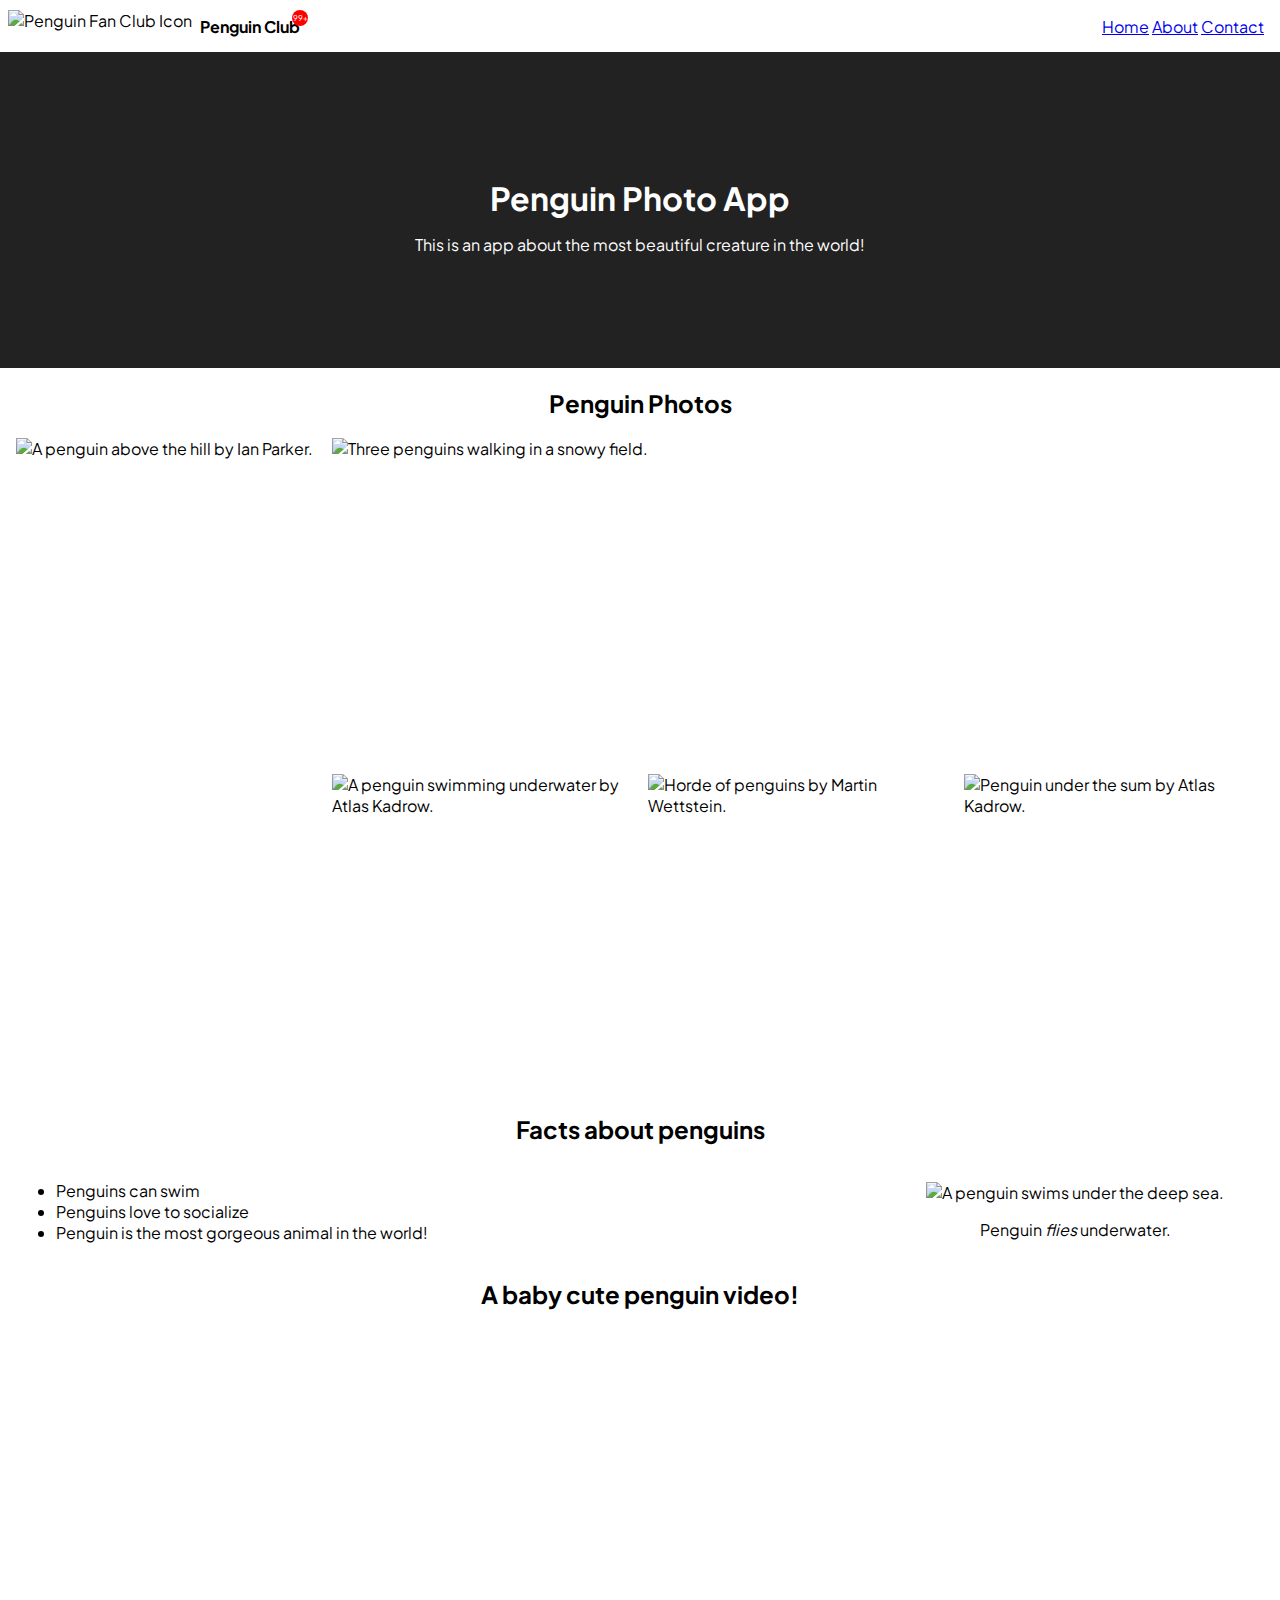
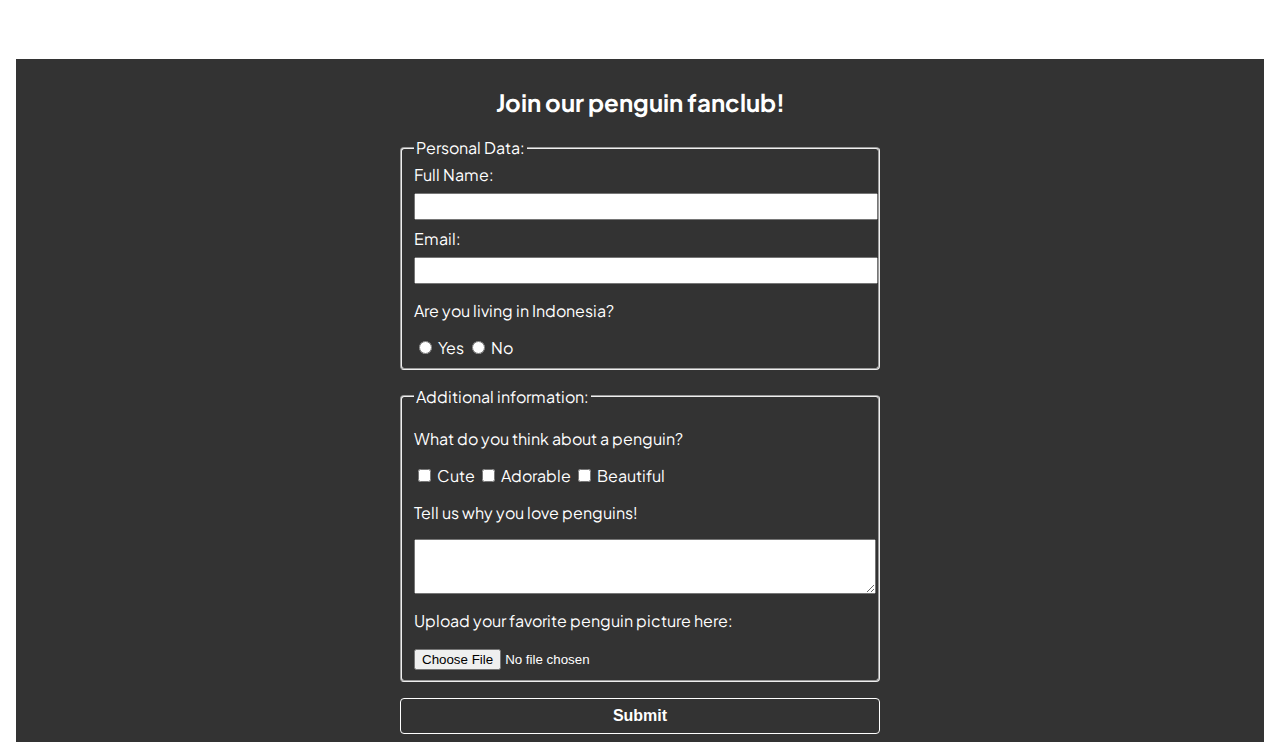
==== index.html @ 21e3cfe6 "Add custom fonts" ====
<!DOCTYPE html>
<html>
  <head>
    <meta charset="UTF-8" />
    <meta
      name="description"
      content="A web application to show photos of penguins"
    />
    <meta name="keywords" content="HTML, CSS, JavaScript" />
    <meta name="author" content="Aditya Pradita" />
    <meta name="viewport" content="width=device-width, initial-scale=1.0" />
    <title>Penguin Photo App</title>
    <link rel="stylesheet" href="style.css" />
    <link rel="stylesheet" href="responsive.css" />
    <link
      rel="icon"
      href="https://user-images.githubusercontent.com/2970318/209440270-8940c110-dcd2-45ba-aeef-d316cb241b00.png"
      type="image/x-icon"
    />
  </head>
  <body>
    <nav>
      <span class="mobile">
        <img
          src="https://user-images.githubusercontent.com/2970318/209647125-dc41103d-c545-4e2e-b89b-099fbfcde702.svg"
          alt="Hamburger Icon"
        />
      </span>
      <span class="relative-container">
        <img
          src="https://user-images.githubusercontent.com/2970318/209562035-bdbfb418-b564-4676-91bc-286fa03ca4d8.png"
          alt="Penguin Fan Club Icon"
        />
        <b>Penguin Club</b>
        <span class="circle-red">99+</span>
      </span>

      <ul class="desktop">
        <li><a href="#">Home</a></li>
        <li><a href="#">About</a></li>
        <li><a href="#">Contact</a></li>
      </ul>
    </nav>
    <header class="full-screen" id="header">
      <h1>Penguin Photo App</h1>
      <p>This is an app about the most beautiful creature in the world!</p>
    </header>
    <main>
      <section id="penguin-photos">
        <h2>Penguin Photos</h2>
        <div class="grid-container">
          <div id="item-1">
            <img
              src="https://user-images.githubusercontent.com/2970318/209615920-bfc74aac-b857-454b-b091-fa8857f8c40d.jpg"
              alt="A penguin above the hill by Ian Parker."
            />
          </div>
          <div id="item-2">
            <img
              src="https://user-images.githubusercontent.com/2970318/209440135-dadf88ab-80b9-4e81-bed1-1f517e8f9286.jpg"
              alt="Three penguins walking in a snowy field."
            />
          </div>
          <div id="item-3">
            <img
              src="https://user-images.githubusercontent.com/2970318/209615887-ddc95c73-03b1-4b72-b38f-5012c1f39ae6.jpg"
              alt="A penguin swimming underwater by Atlas Kadrow."
            />
          </div>
          <div id="item-4">
            <img
              src="https://user-images.githubusercontent.com/2970318/209615905-1a2acc2d-a60a-4b3b-8aa2-0099f046a7cb.jpg"
              alt="Horde of penguins by Martin Wettstein."
            />
          </div>
          <div id="item-5">
            <img
              src="https://user-images.githubusercontent.com/2970318/209615916-c1b01fe3-1848-4d28-a033-bce7697ac7dc.jpg"
              alt="Penguin under the sum by Atlas Kadrow."
            />
          </div>
        </div>
      </section>

      <section id="penguin-facts">
        <h2>Facts about penguins</h2>
        <div class="flex-container">
          <ul>
            <li>Penguins can swim</li>
            <li>Penguins love to socialize</li>
            <li>Penguin is the most gorgeous animal in the world!</li>
          </ul>
          <figure>
            <img
              src="https://user-images.githubusercontent.com/2970318/209440113-f43e969d-0ddd-4b38-917c-dd953ad1839b.jpg"
              alt="A penguin swims under the deep sea."
            />
            <figcaption>Penguin <em>flies</em> underwater.</figcaption>
          </figure>
        </div>
      </section>
      <section id="section-video">
        <h2>A baby cute penguin video!</h2>
        <div class="flex-container">
          <iframe
            width="100%"
            height="315"
            src="https://www.youtube.com/embed/q3uXXh1sHcI"
            title="YouTube video player"
            frameborder="0"
            allow="accelerometer; autoplay; clipboard-write; encrypted-media; gyroscope; picture-in-picture"
            display="block"
            allowfullscreen
          ></iframe>
        </div>
      </section>

      <section id="form-section">
        <h2>Join our penguin fanclub!</h2>
        <form action="#">
          <fieldset>
            <legend>Personal Data:</legend>
            <div>
              <label for="fullName">Full Name:</label>
              <input id="fullName" type="text" required />
            </div>

            <div>
              <label for="email">Email:</label>
              <input id="email" type="email" required />
            </div>

            <div>
              <p>Are you living in Indonesia?</p>
              <input type="radio" id="yes" name="isIndonesia" value="Male" />
              <label for="yes">Yes</label>
              <input type="radio" id="no" name="isIndonesia" value="Female" />
              <label for="no">No</label>
            </div>
          </fieldset>
          <fieldset>
            <legend>Additional information:</legend>
            <div>
              <p>What do you think about a penguin?</p>
              <input
                id="cute"
                type="checkbox"
                name="personality"
                value="cute"
              />
              <label for="cute">Cute</label>
              <input
                id="adorable"
                type="checkbox"
                name="personality"
                value="adorable"
              />
              <label for="adorable">Adorable</label>
              <input
                id="beautiful"
                type="checkbox"
                name="personality"
                value="beautiful"
              />
              <label for="beautiful">Beautiful</label>
            </div>
            <div>
              <p>Tell us why you love penguins!</p>
              <textarea rows="3"></textarea>
            </div>
            <div>
              <p>Upload your favorite penguin picture here:</p>
              <input
                type="file"
                id="photo"
                name="myPenguinPhoto"
                required
                accept="image/png, image/jpeg"
              />
            </div>
          </fieldset>
          <button type="submit">Submit</button>
        </form>
      </section>
    </main>
  </body>
</html>
---- style.css ----
@font-face {
  font-family: Jakarta-Sans;
  src: url(fonts/PlusJakartaSans-Regular.ttf);
}

@font-face {
  font-family: Jakarta-Sans;
  src: url(fonts/PlusJakartaSans-Bold.ttf);
  font-weight: bold;
}

body {
  font-family: Jakarta-Sans, "Open Sans", sans-serif;
  margin: 0;
}

section {
  margin: 0 16px;
}

section.full-screen {
  margin: 0;
}

nav {
  position: fixed;
  background-color: white;
  width: 100%;
  display: flex;
  align-items: center;
  height: 52px;
  border-bottom: 2px solid #222222;
}

nav > ul {
  margin-left: auto;
  margin-right: 16px;
}

nav > ul > li {
  display: inline-block;
}

nav > span > img {
  height: 32px;
  width: auto;
  padding: 8px;
}

nav > span {
  display: flex;
  align-items: center;
}

header {
  text-align: center;
  color: white;
  background-color: #222222;
  height: 320px;
  display: flex;
  flex-direction: column;
  justify-content: center;
  padding-top: 48px;
}

nav .circle-red {
  font-size: 8px;
  background-color: red;
  border-radius: 100%;
  width: 16px;
  height: 16px;
  color: white;
  display: flex;
  align-items: center;
  justify-content: center;
  position: absolute;
  top: 8px;
  right: -8px;
}

.relative-container {
  position: relative;
}

header h1 {
  font-weight: bold;
  margin: 16px;
}

header p {
  margin: 0;
}

img {
  width: 100%;
}

h2 {
  font-weight: 700;
  text-align: center;
}

#section-video .flex-container {
  display: flex;
  align-items: center;
  justify-content: center;
}

#penguin-facts .flex-container figure {
  text-align: center;
}

#penguin-facts .flex-container img {
  height: 240px;
  width: auto;
}

#penguin-photos .grid-container {
  display: grid;
  grid-template-columns: 1fr 1fr;
  grid-gap: 8px;
  grid-auto-rows: 240px 240px 240px;
}

#penguin-photos .grid-container img {
  width: 100%;
  height: 100%;
  object-fit: cover;
}

.grid-container #item-1 {
  grid-column: 1 / 2 span;
  grid-row: 1;
}

fieldset {
  margin: 16px 0;
  border-radius: 4px;
}

input[type="text"],
input[type="email"],
textarea {
  width: 100%;
  padding: 4px 4px;
  margin: 8px 0;
  display: block;
}

#form-section {
  background-color: #333333;
  color: white;
  padding: 8px;
  margin-top: 16px;
}

#form-section form {
  max-width: 480px;
  margin-left: auto;
  margin-right: auto;
}

button[type="submit"] {
  color: white;
  background-color: transparent;
  border: 1px solid white;
  border-radius: 4px;
  width: 100%;
  padding: 8px 16px;
  font-size: 16px;
  font-weight: bold;
  cursor: pointer;
}

/* for tablet and desktop */
@media only screen and (min-width: 768px) {
  #penguin-facts > .flex-container {
    display: flex;
    align-items: center;
  }

  #penguin-facts > .flex-container figure {
    margin-left: auto;
  }

  #penguin-facts > .flex-container figure img {
    height: 400px;
  }

  #penguin-facts > .flex-container figcaption {
    text-align: center;
    margin-top: 16px;
  }

  #penguin-facts > .flex-container.row-reverse {
    flex-direction: row-reverse;
  }

  #penguin-facts > .flex-container.row-reverse p {
    margin-left: 32px;
  }

  #penguin-facts > .flex-container.row-reverse figure {
    margin-left: 40px;
    min-width: 320px;
  }

  iframe {
    max-width: 480px;
  }

  #penguin-photos .grid-container {
    display: grid;
    grid-template-columns: 1fr 1fr 1fr 1fr;
    grid-gap: 16px;
    grid-auto-rows: 320px 320px;
  }

  #penguin-photos .grid-container img {
    width: 100%;
    height: 100%;
    object-fit: cover;
  }

  .grid-container #item-1 {
    grid-column: 1;
    grid-row: 1 / 2 span;
  }

  .grid-container #item-2 {
    grid-row: 1;
    grid-column: 2 / 3 span;
  }
}
---- responsive.css ----
.mobile {
  display: none;
}

.desktop {
  display: block;
}

@media only screen and (max-width: 1023px) {
  .mobile {
    display: block;
  }

  .desktop {
    display: none;
  }
}
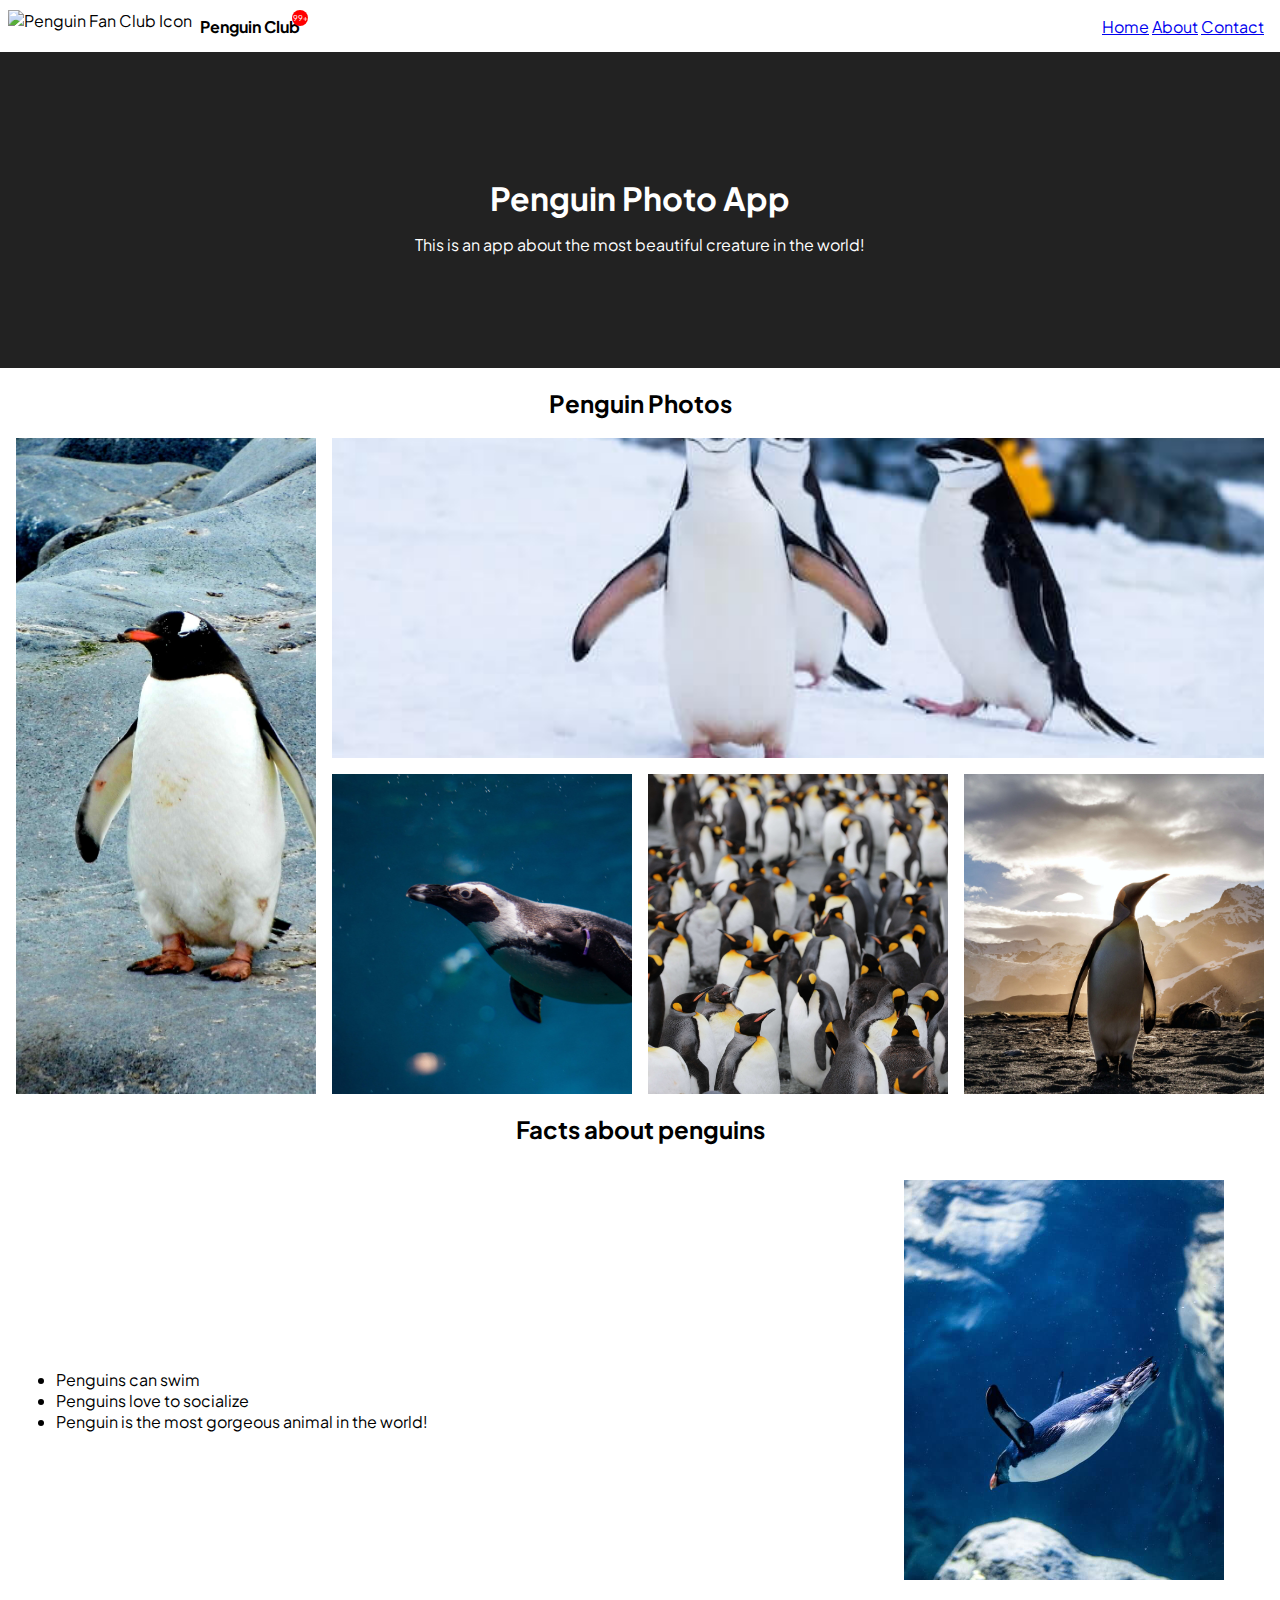
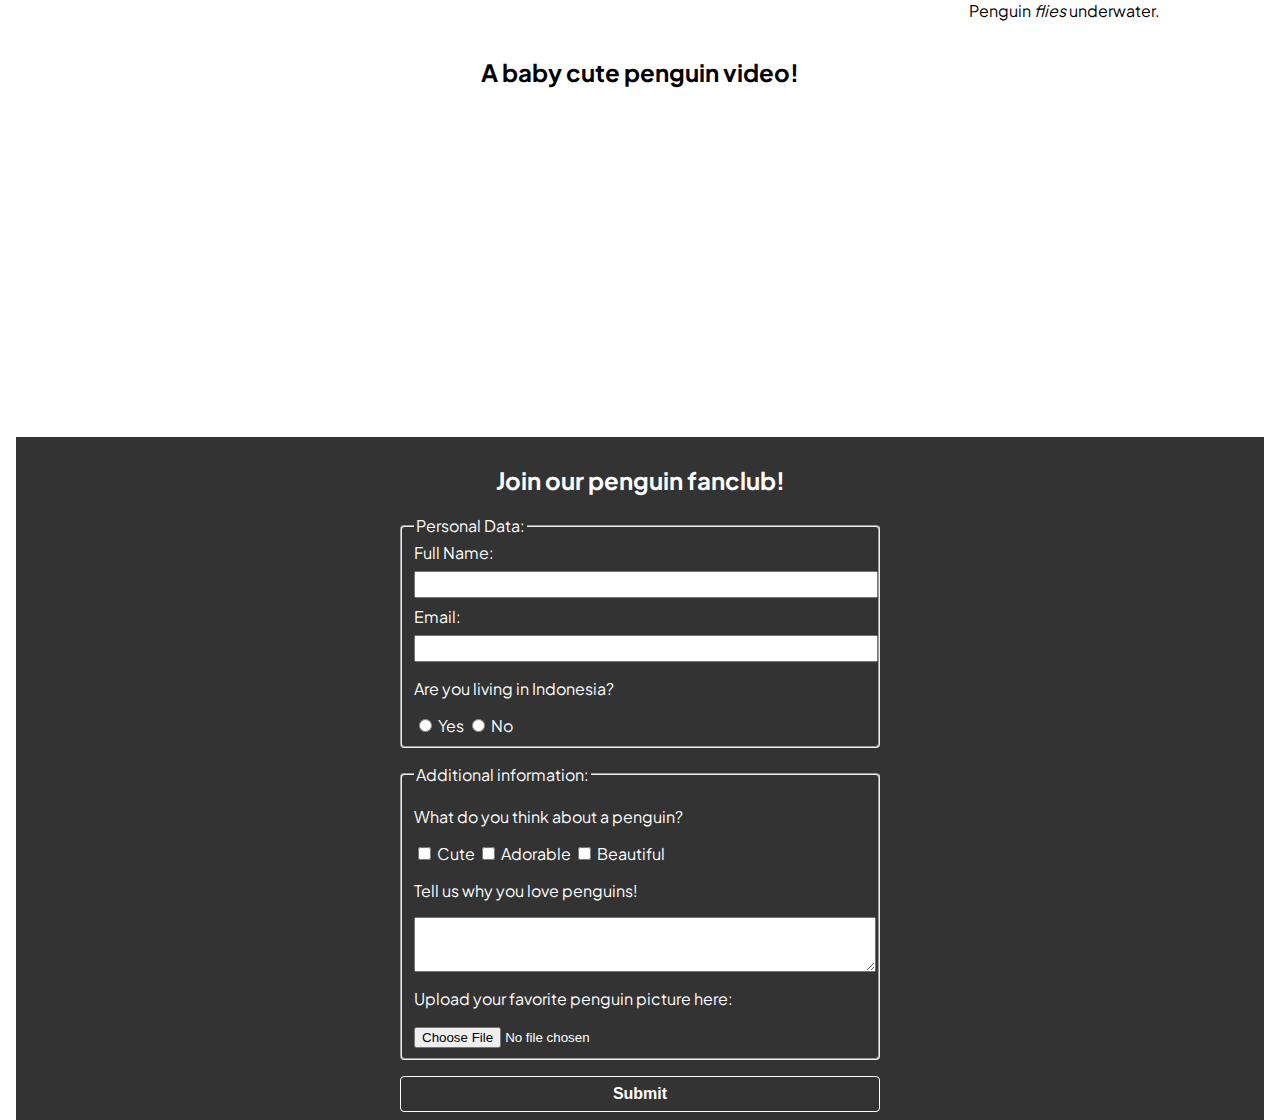
==== commit 49db7406: "Change penguin images" ====
--- a/index.html
+++ b/index.html
@@ -51,31 +51,31 @@
         <div class="grid-container">
           <div id="item-1">
             <img
-              src="https://user-images.githubusercontent.com/2970318/209615920-bfc74aac-b857-454b-b091-fa8857f8c40d.jpg"
+              src="img/Pengu-1.jpeg"
               alt="A penguin above the hill by Ian Parker."
             />
           </div>
           <div id="item-2">
             <img
-              src="https://user-images.githubusercontent.com/2970318/209440135-dadf88ab-80b9-4e81-bed1-1f517e8f9286.jpg"
+              src="img/Pengu-2.jpeg"
               alt="Three penguins walking in a snowy field."
             />
           </div>
           <div id="item-3">
             <img
-              src="https://user-images.githubusercontent.com/2970318/209615887-ddc95c73-03b1-4b72-b38f-5012c1f39ae6.jpg"
+              src="img/Pengu-3.jpeg"
               alt="A penguin swimming underwater by Atlas Kadrow."
             />
           </div>
           <div id="item-4">
             <img
-              src="https://user-images.githubusercontent.com/2970318/209615905-1a2acc2d-a60a-4b3b-8aa2-0099f046a7cb.jpg"
+              src="img/Pengu-4.jpeg"
               alt="Horde of penguins by Martin Wettstein."
             />
           </div>
           <div id="item-5">
             <img
-              src="https://user-images.githubusercontent.com/2970318/209615916-c1b01fe3-1848-4d28-a033-bce7697ac7dc.jpg"
+              src="img/Pengu-5.jpeg"
               alt="Penguin under the sum by Atlas Kadrow."
             />
           </div>
@@ -92,7 +92,7 @@
           </ul>
           <figure>
             <img
-              src="https://user-images.githubusercontent.com/2970318/209440113-f43e969d-0ddd-4b38-917c-dd953ad1839b.jpg"
+              src="img/Pengu-6.jpeg"
               alt="A penguin swims under the deep sea."
             />
             <figcaption>Penguin <em>flies</em> underwater.</figcaption>
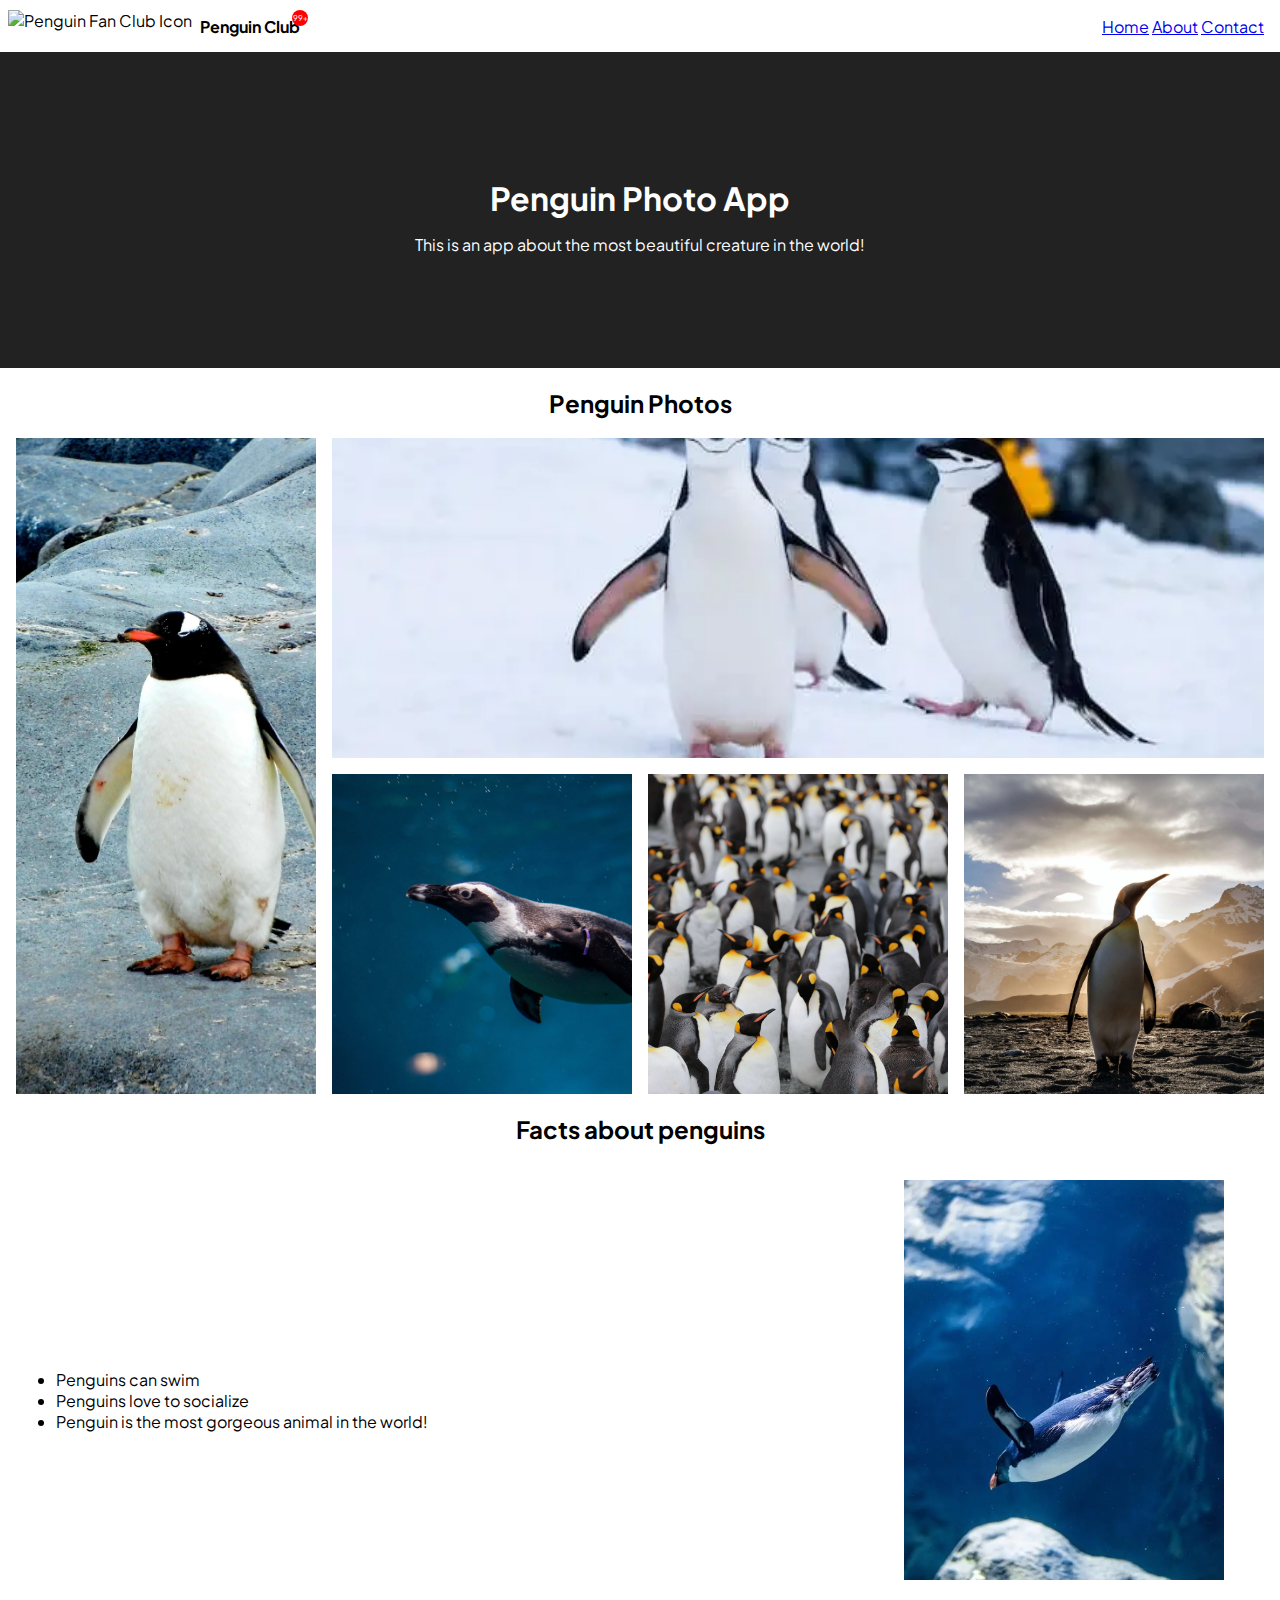
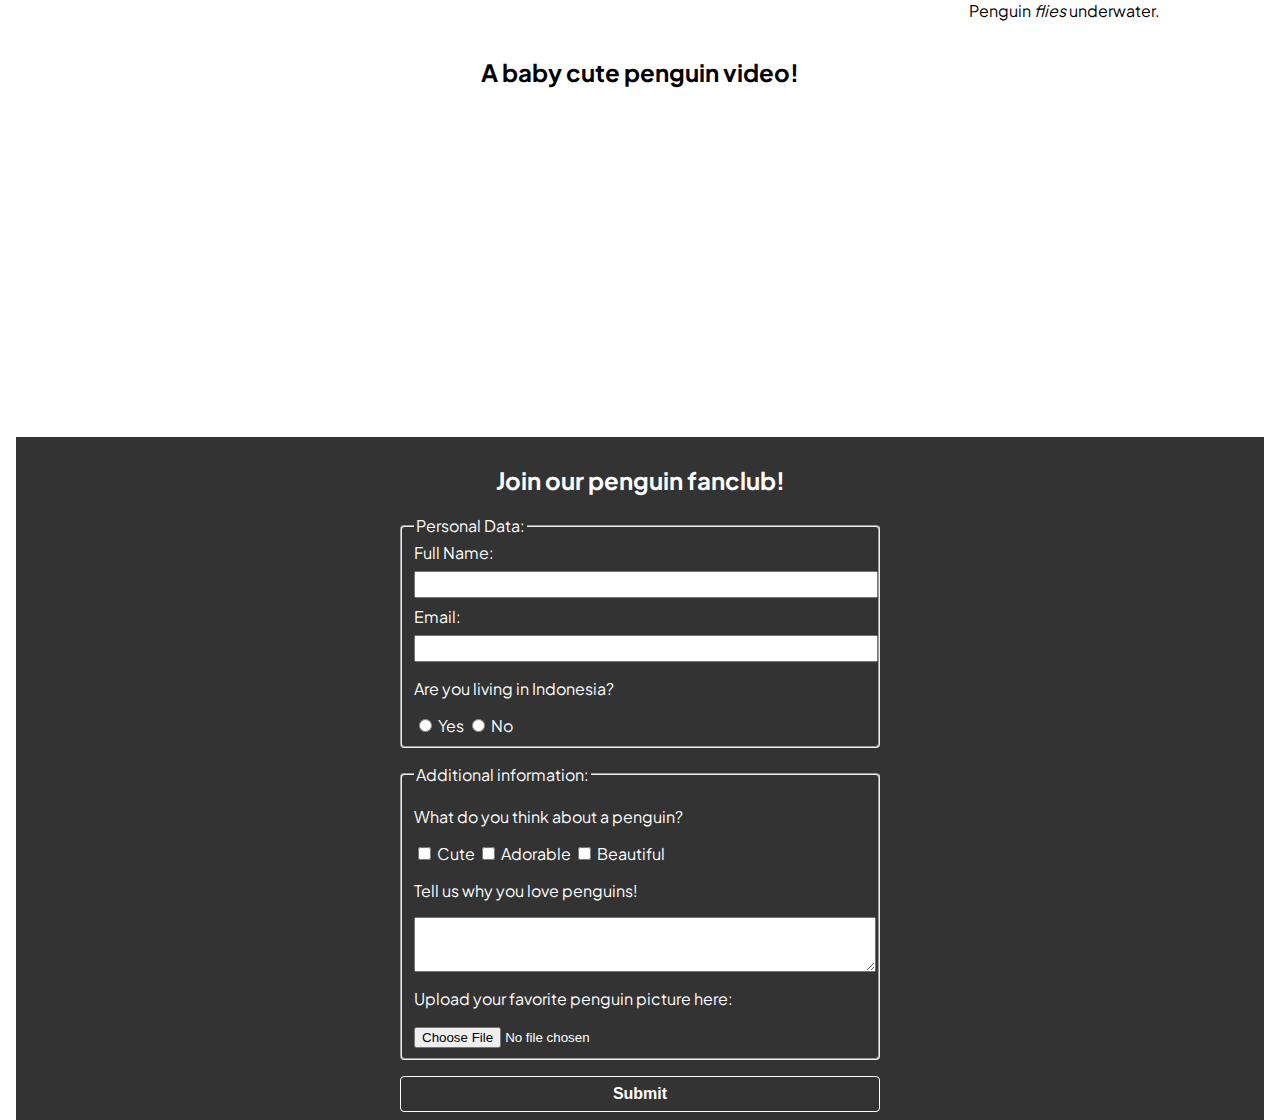
==== commit 2ef5a96e: "Change image to webp" ====
--- a/index.html
+++ b/index.html
@@ -51,31 +51,31 @@
         <div class="grid-container">
           <div id="item-1">
             <img
-              src="img/Pengu-1.jpeg"
+              src="img/Pengu-1.webp"
               alt="A penguin above the hill by Ian Parker."
             />
           </div>
           <div id="item-2">
             <img
-              src="img/Pengu-2.jpeg"
+              src="img/Pengu-2.webp"
               alt="Three penguins walking in a snowy field."
             />
           </div>
           <div id="item-3">
             <img
-              src="img/Pengu-3.jpeg"
+              src="img/Pengu-3.webp"
               alt="A penguin swimming underwater by Atlas Kadrow."
             />
           </div>
           <div id="item-4">
             <img
-              src="img/Pengu-4.jpeg"
+              src="img/Pengu-4.webp"
               alt="Horde of penguins by Martin Wettstein."
             />
           </div>
           <div id="item-5">
             <img
-              src="img/Pengu-5.jpeg"
+              src="img/Pengu-5.webp"
               alt="Penguin under the sum by Atlas Kadrow."
             />
           </div>
@@ -92,7 +92,7 @@
           </ul>
           <figure>
             <img
-              src="img/Pengu-6.jpeg"
+              src="img/Pengu-6.webp"
               alt="A penguin swims under the deep sea."
             />
             <figcaption>Penguin <em>flies</em> underwater.</figcaption>
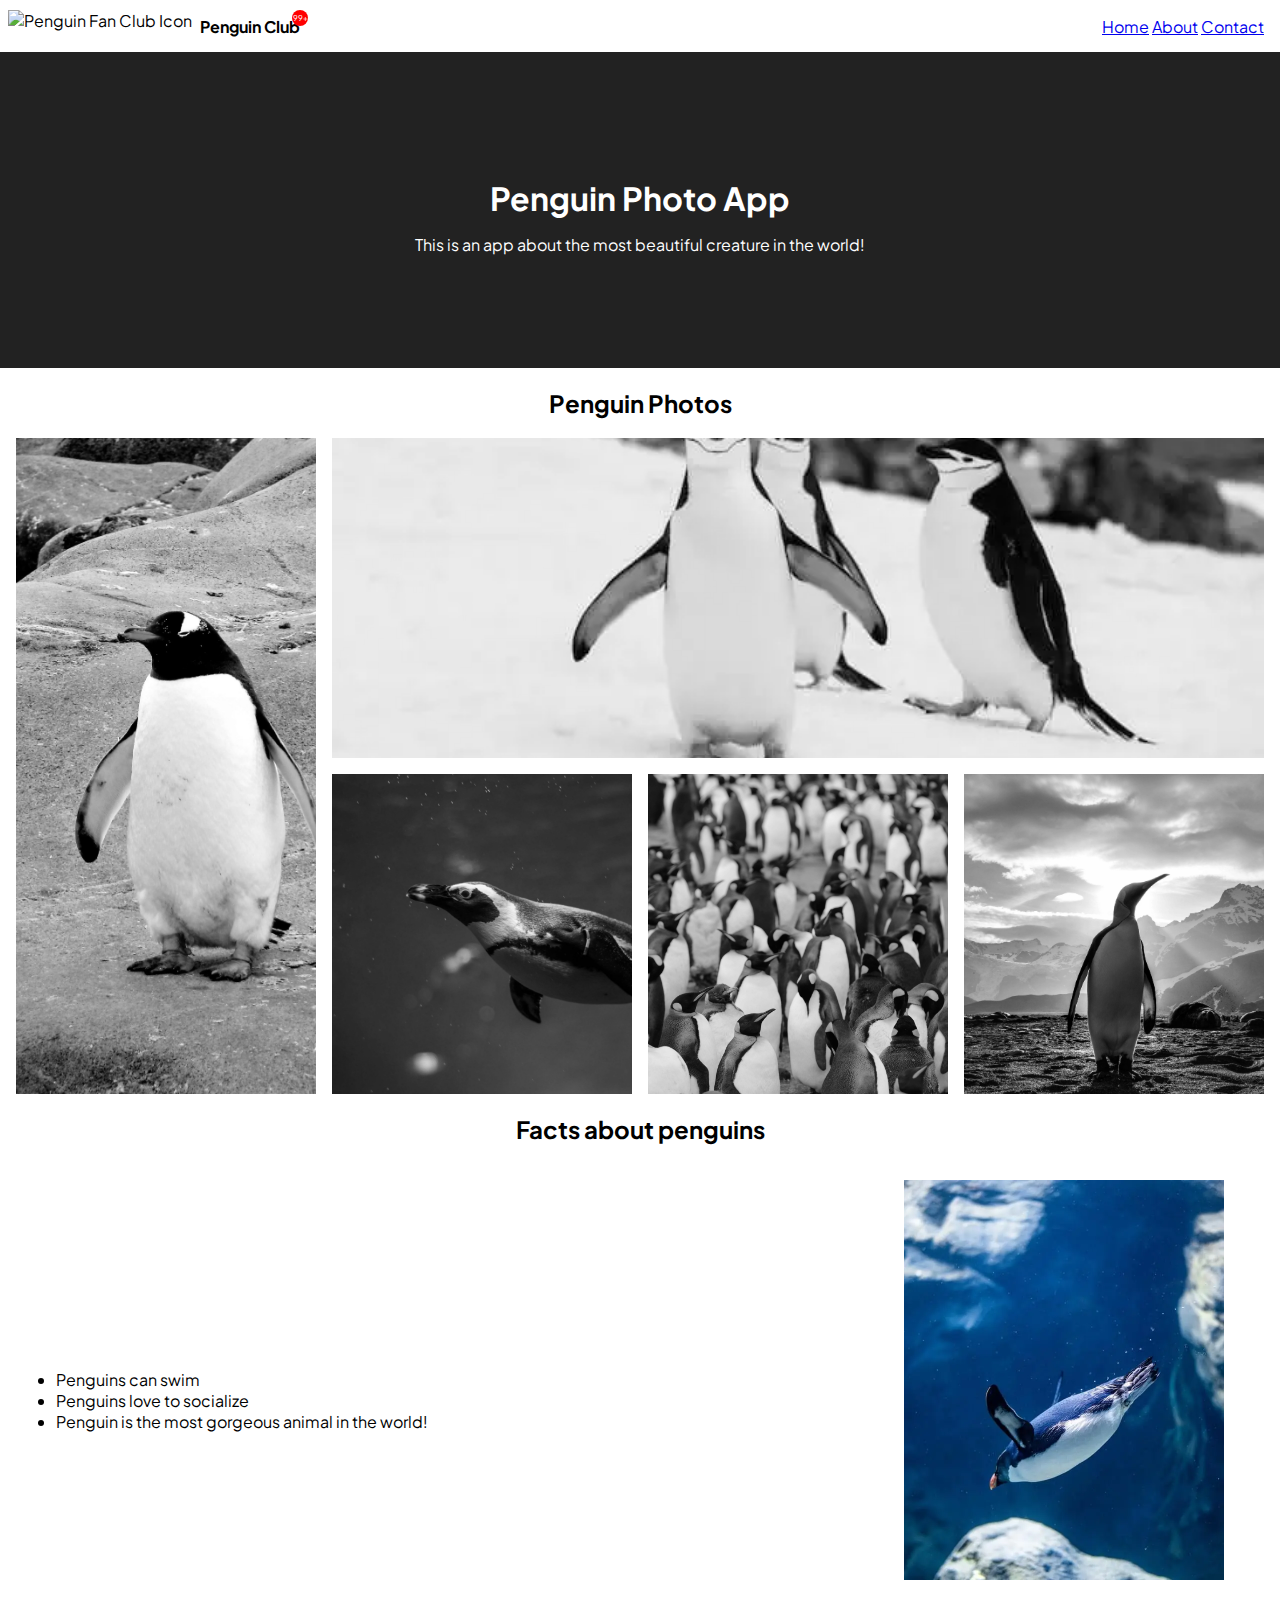
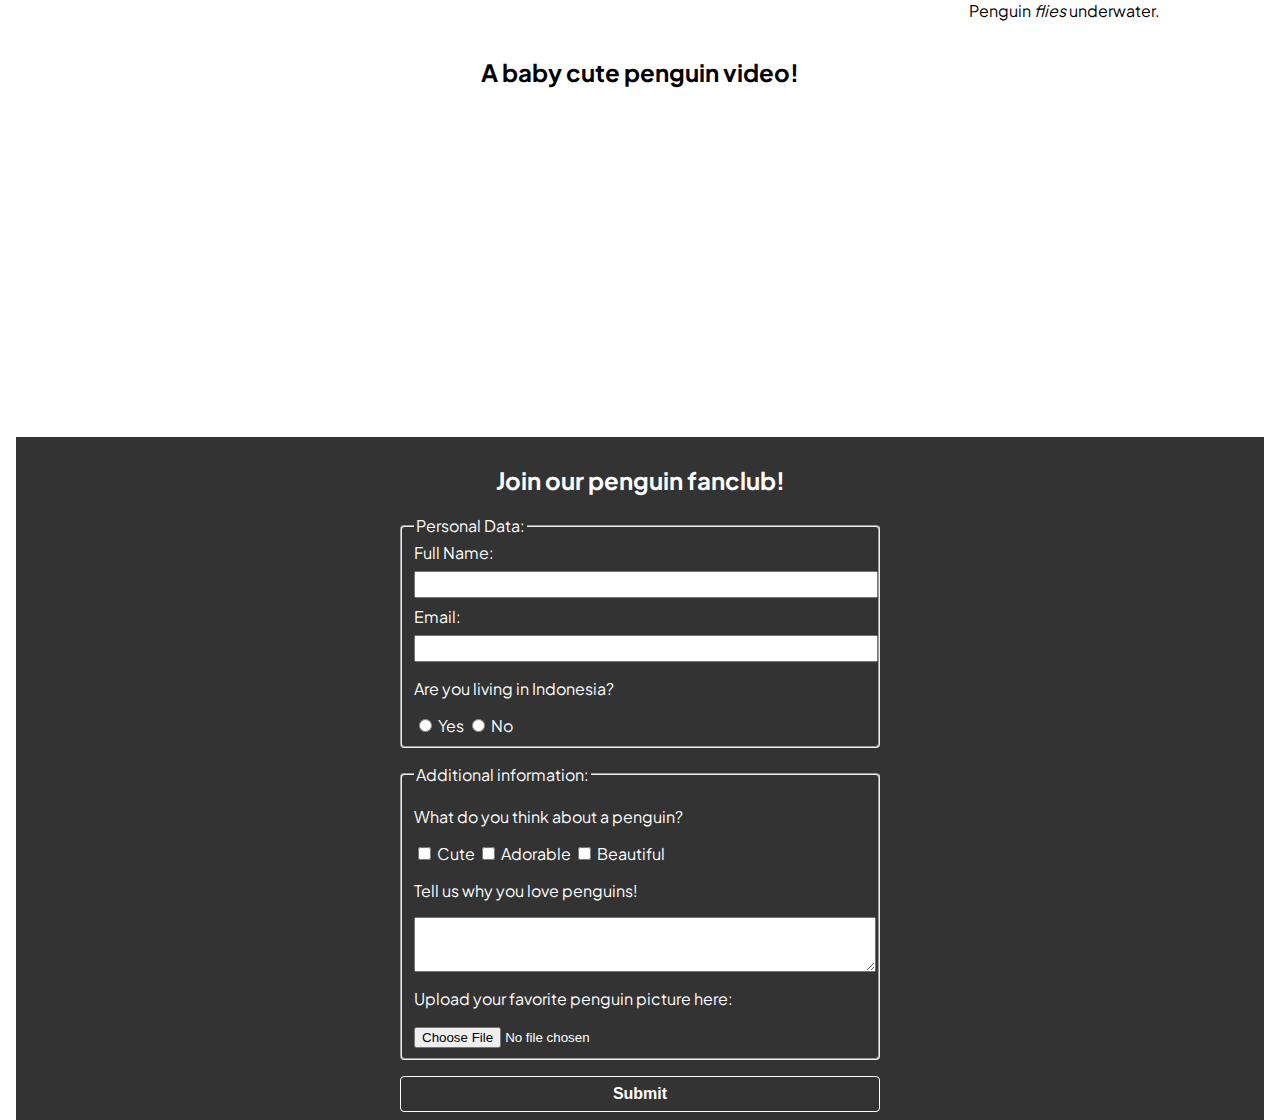
==== commit 6018f2de: "Add transition and animation" ====
--- a/index.html
+++ b/index.html
@@ -49,31 +49,31 @@
       <section id="penguin-photos">
         <h2>Penguin Photos</h2>
         <div class="grid-container">
-          <div id="item-1">
+          <div class="penguin-photo-item" id="item-1">
             <img
               src="img/Pengu-1.webp"
               alt="A penguin above the hill by Ian Parker."
             />
           </div>
-          <div id="item-2">
+          <div class="penguin-photo-item" id="item-2">
             <img
               src="img/Pengu-2.webp"
               alt="Three penguins walking in a snowy field."
             />
           </div>
-          <div id="item-3">
+          <div class="penguin-photo-item" id="item-3">
             <img
               src="img/Pengu-3.webp"
               alt="A penguin swimming underwater by Atlas Kadrow."
             />
           </div>
-          <div id="item-4">
+          <div class="penguin-photo-item" id="item-4">
             <img
               src="img/Pengu-4.webp"
               alt="Horde of penguins by Martin Wettstein."
             />
           </div>
-          <div id="item-5">
+          <div class="penguin-photo-item" id="item-5">
             <img
               src="img/Pengu-5.webp"
               alt="Penguin under the sum by Atlas Kadrow."
--- a/style.css
+++ b/style.css
@@ -78,6 +78,18 @@
   right: -8px;
 }
 
+@keyframes slidein {
+  from {
+    margin-left: 100%;
+    width: 300%;
+  }
+
+  to {
+    margin-left: 0%;
+    width: 100%;
+  }
+}
+
 .relative-container {
   position: relative;
 }
@@ -85,6 +97,8 @@
 header h1 {
   font-weight: bold;
   margin: 16px;
+  animation-duration: 3s;
+  animation-name: slidein;
 }
 
 header p {
@@ -172,6 +186,17 @@
   cursor: pointer;
 }
 
+.penguin-photo-item {
+  filter: grayscale(100%);
+  cursor: pointer;
+}
+
+.penguin-photo-item:hover {
+  filter: none;
+  transition-property: filter;
+  transition-duration: 1s;
+}
+
 /* for tablet and desktop */
 @media only screen and (min-width: 768px) {
   #penguin-facts > .flex-container {
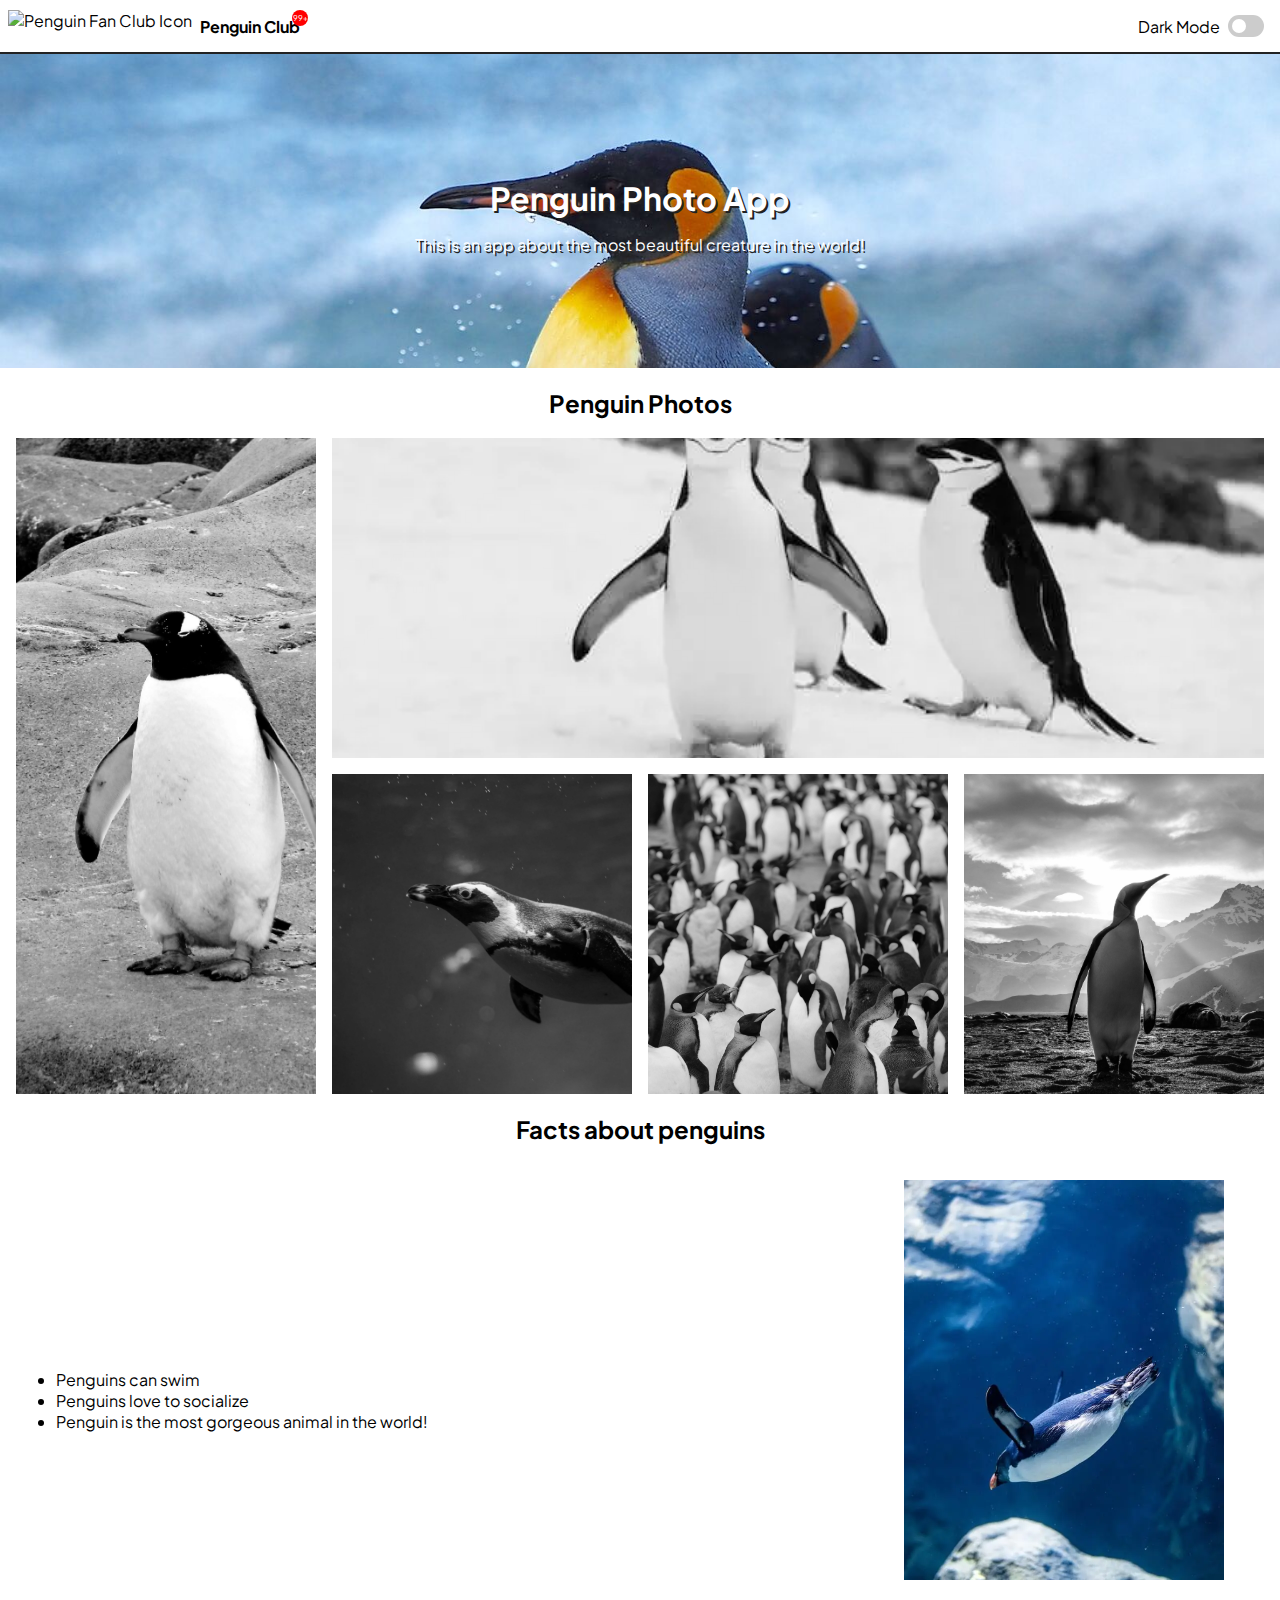
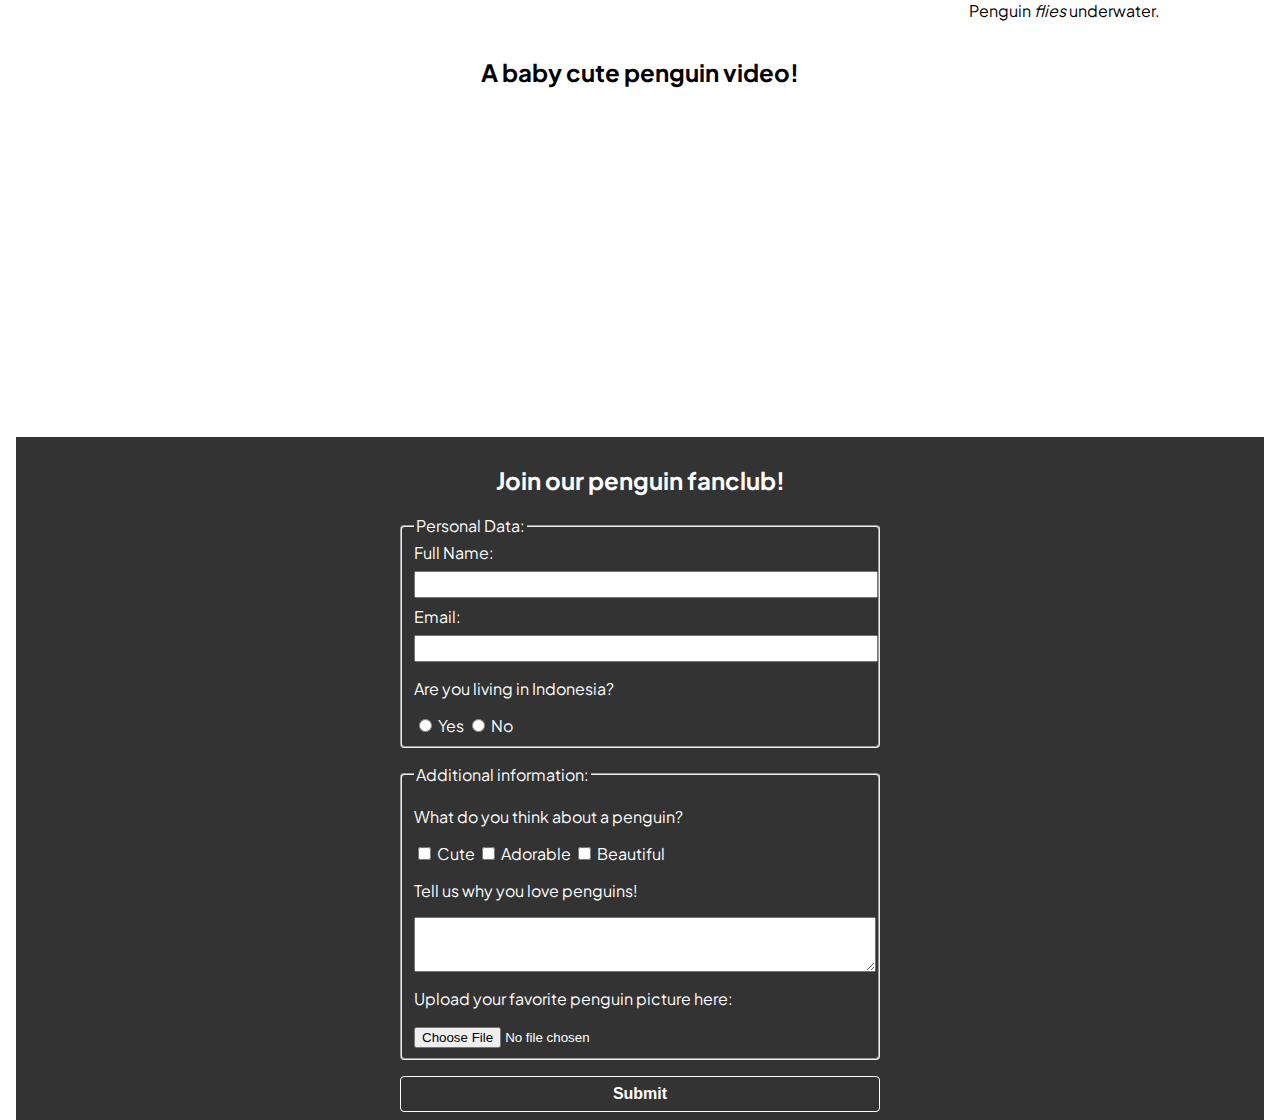
==== commit 4c388cb3: "Add functionality to add dark mode" ====
--- a/index.html
+++ b/index.html
@@ -35,11 +35,18 @@
         <span class="circle-red">99+</span>
       </span>
 
-      <ul class="desktop">
-        <li><a href="#">Home</a></li>
-        <li><a href="#">About</a></li>
-        <li><a href="#">Contact</a></li>
-      </ul>
+      <span id="dark-mode-switch">
+        <p>Dark Mode</p>
+
+        <label class="switch">
+          <input
+            id="checkbox-dark-mode"
+            onchange="toggleDarkMode()"
+            type="checkbox"
+          />
+          <span class="slider round"></span>
+        </label>
+      </span>
     </nav>
     <header class="full-screen" id="header">
       <h1>Penguin Photo App</h1>
@@ -183,5 +190,22 @@
         </form>
       </section>
     </main>
+
+    <script>
+      // initial state
+      if (localStorage.getItem("darkMode") === "true") {
+        document.getElementById("checkbox-dark-mode").checked = true;
+        document.body.classList.add("dark-mode");
+      }
+
+      function toggleDarkMode() {
+        document.body.classList.toggle("dark-mode");
+        if (!document.getElementById("checkbox-dark-mode").checked) {
+          localStorage.setItem("darkMode", false);
+        } else {
+          localStorage.setItem("darkMode", true);
+        }
+      }
+    </script>
   </body>
 </html>
--- a/style.css
+++ b/style.css
@@ -14,6 +14,21 @@
   margin: 0;
 }
 
+.dark-mode {
+  background-color: #333333;
+  color: white;
+}
+
+.dark-mode > nav {
+  background-color: #333333;
+  color: white;
+  border-bottom: 2px solid white;
+}
+
+.dark-mode > nav a {
+  color: white;
+}
+
 section {
   margin: 0 16px;
 }
@@ -30,11 +45,85 @@
   align-items: center;
   height: 52px;
   border-bottom: 2px solid #222222;
-}
-
-nav > ul {
+  z-index: 99999;
+}
+
+/* The switch - the box around the slider */
+.switch {
+  position: relative;
+  display: inline-block;
+  width: 36px;
+  height: 22px;
+}
+
+/* Hide default HTML checkbox */
+.switch input {
+  opacity: 0;
+  width: 0;
+  height: 0;
+}
+
+/* The slider */
+.slider {
+  position: absolute;
+  cursor: pointer;
+  top: 0;
+  left: 0;
+  right: 0;
+  bottom: 0;
+  background-color: #ccc;
+  -webkit-transition: 0.4s;
+  transition: 0.4s;
+}
+
+.slider:before {
+  position: absolute;
+  content: "";
+  height: 14px;
+  width: 14px;
+  left: 4px;
+  bottom: 4px;
+  background-color: white;
+  -webkit-transition: 0.4s;
+  transition: 0.4s;
+}
+
+input:checked + .slider {
+  background-color: #2196f3;
+}
+
+input:focus + .slider {
+  box-shadow: 0 0 1px #2196f3;
+}
+
+input:checked + .slider:before {
+  -webkit-transform: translateX(14px);
+  -ms-transform: translateX(14px);
+  transform: translateX(14px);
+}
+
+/* Rounded sliders */
+.slider.round {
+  border-radius: 34px;
+}
+
+.slider.round:before {
+  border-radius: 50%;
+}
+
+nav a {
+  color: #222222;
+  text-decoration: none;
+}
+
+nav > #dark-mode-switch {
+  display: flex;
   margin-left: auto;
   margin-right: 16px;
+}
+
+nav > #dark-mode-switch > p {
+  margin-right: 8px;
 }
 
 nav > ul > li {
@@ -61,6 +150,9 @@
   flex-direction: column;
   justify-content: center;
   padding-top: 48px;
+  background-image: url("img/Penguin_bg.jpg");
+  background-position: top center;
+  background-size: cover;
 }
 
 nav .circle-red {
@@ -99,10 +191,12 @@
   margin: 16px;
   animation-duration: 3s;
   animation-name: slidein;
+  text-shadow: 2px 2px #222222;
 }
 
 header p {
   margin: 0;
+  text-shadow: 2px 2px #222222;
 }
 
 img {
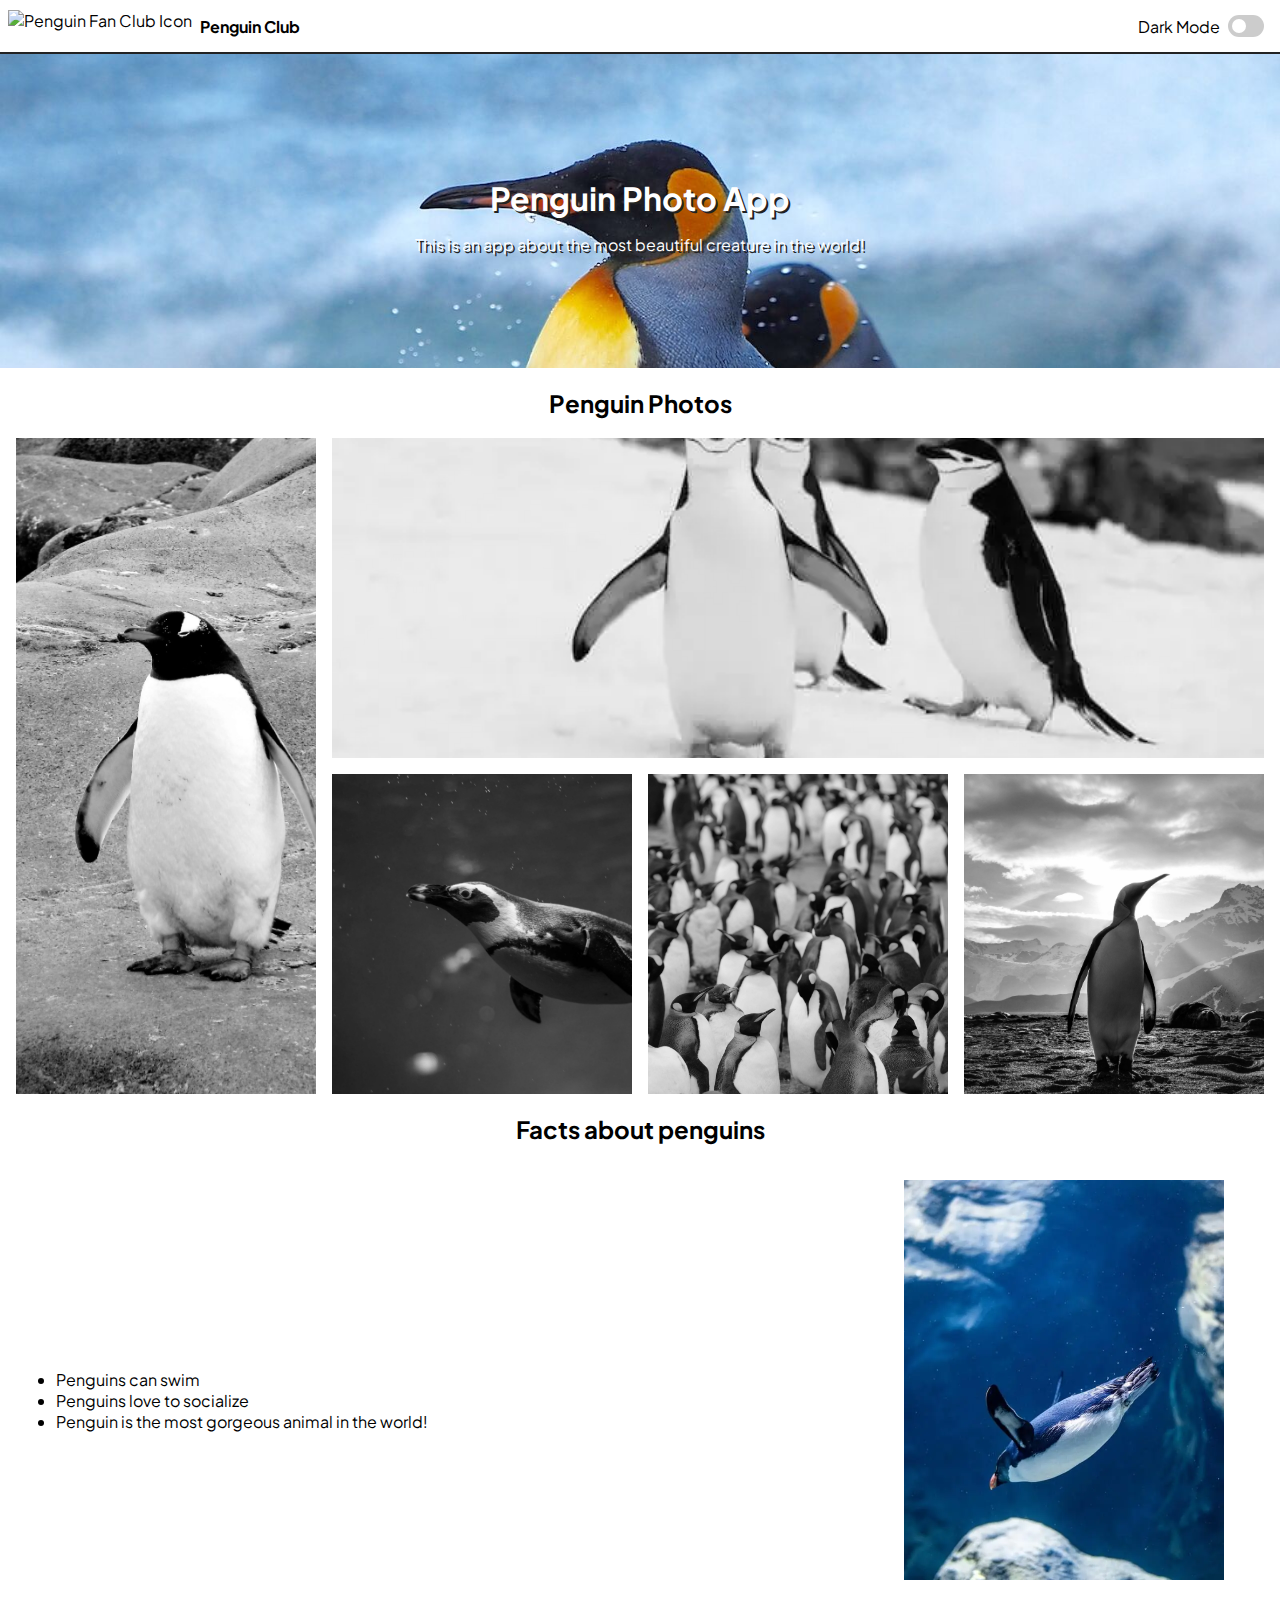
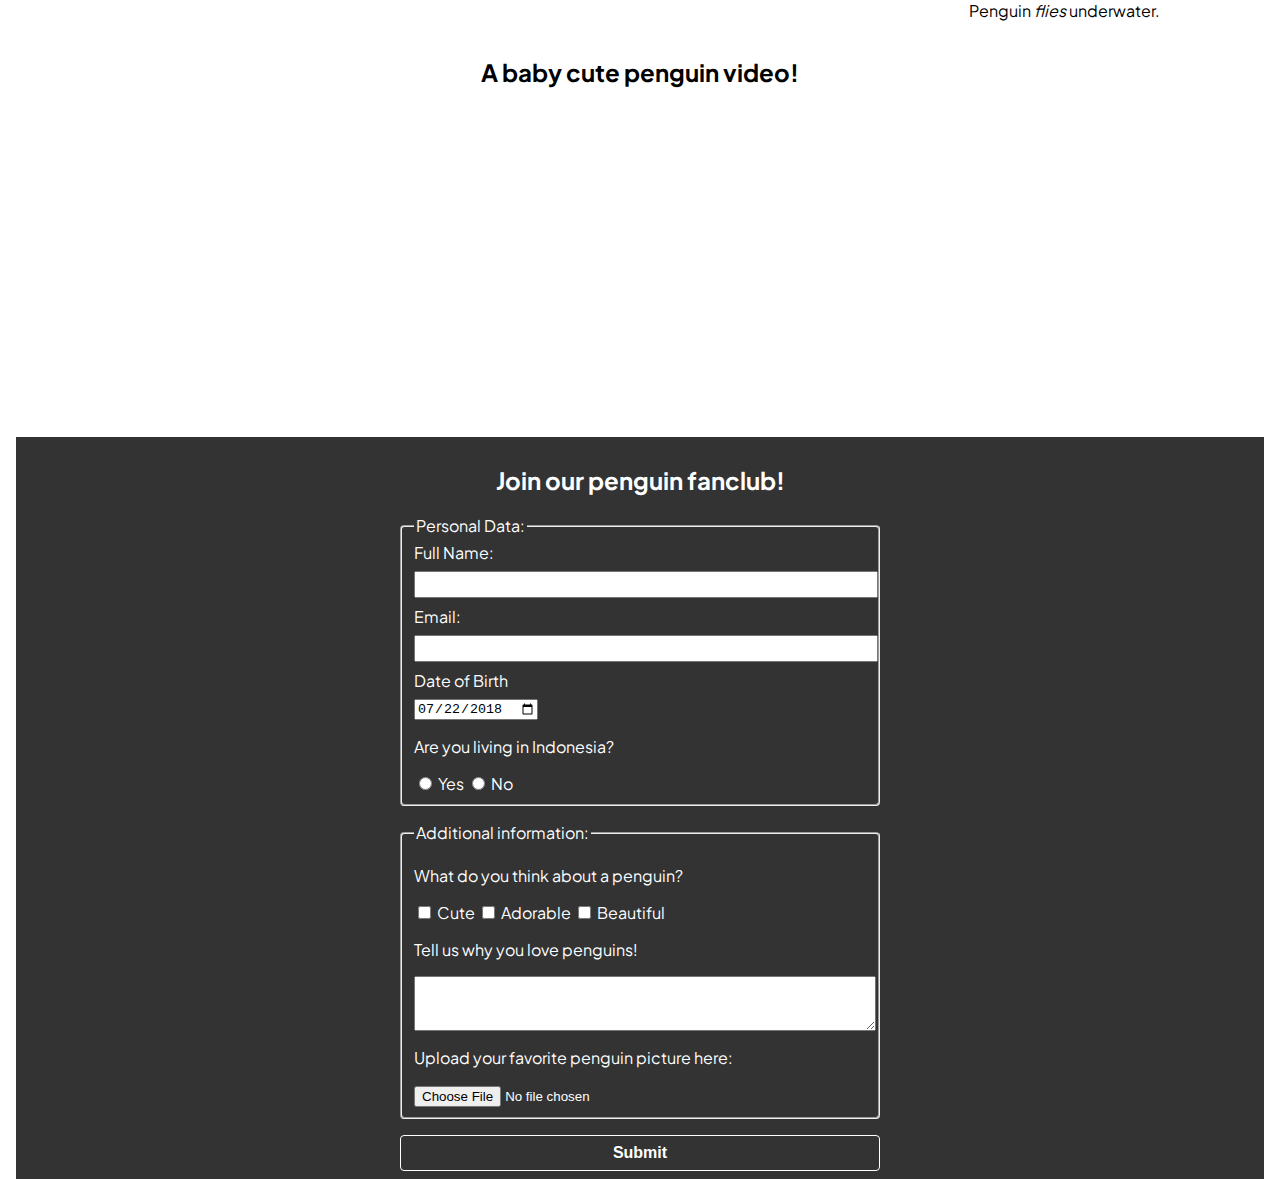
==== commit 37c63656: "Add responsive image" ====
--- a/index.html
+++ b/index.html
@@ -31,8 +31,8 @@
           src="https://user-images.githubusercontent.com/2970318/209562035-bdbfb418-b564-4676-91bc-286fa03ca4d8.png"
           alt="Penguin Fan Club Icon"
         />
+
         <b>Penguin Club</b>
-        <span class="circle-red">99+</span>
       </span>
 
       <span id="dark-mode-switch">
@@ -98,10 +98,17 @@
             <li>Penguin is the most gorgeous animal in the world!</li>
           </ul>
           <figure>
-            <img
-              src="img/Pengu-6.webp"
-              alt="A penguin swims under the deep sea."
-            />
+            <picture>
+              <source
+                media="(max-width: 480px)"
+                srcset="img/Pengu-6-mobile.png"
+              />
+              <img
+                src="img/Pengu-6.webp"
+                alt="A penguin swims under the deep sea."
+              />
+            </picture>
+
             <figcaption>Penguin <em>flies</em> underwater.</figcaption>
           </figure>
         </div>
@@ -138,6 +145,16 @@
             </div>
 
             <div>
+              <label for="dob">Date of Birth</label>
+              <input
+                type="date"
+                id="dob"
+                name="trip-start"
+                value="2018-07-22"
+              />
+            </div>
+
+            <div>
               <p>Are you living in Indonesia?</p>
               <input type="radio" id="yes" name="isIndonesia" value="Male" />
               <label for="yes">Yes</label>
--- a/style.css
+++ b/style.css
@@ -218,11 +218,6 @@
   text-align: center;
 }
 
-#penguin-facts .flex-container img {
-  height: 240px;
-  width: auto;
-}
-
 #penguin-photos .grid-container {
   display: grid;
   grid-template-columns: 1fr 1fr;
@@ -255,6 +250,11 @@
   display: block;
 }
 
+input[type="date"] {
+  margin: 8px 0;
+  display: block;
+}
+
 #form-section {
   background-color: #333333;
   color: white;
